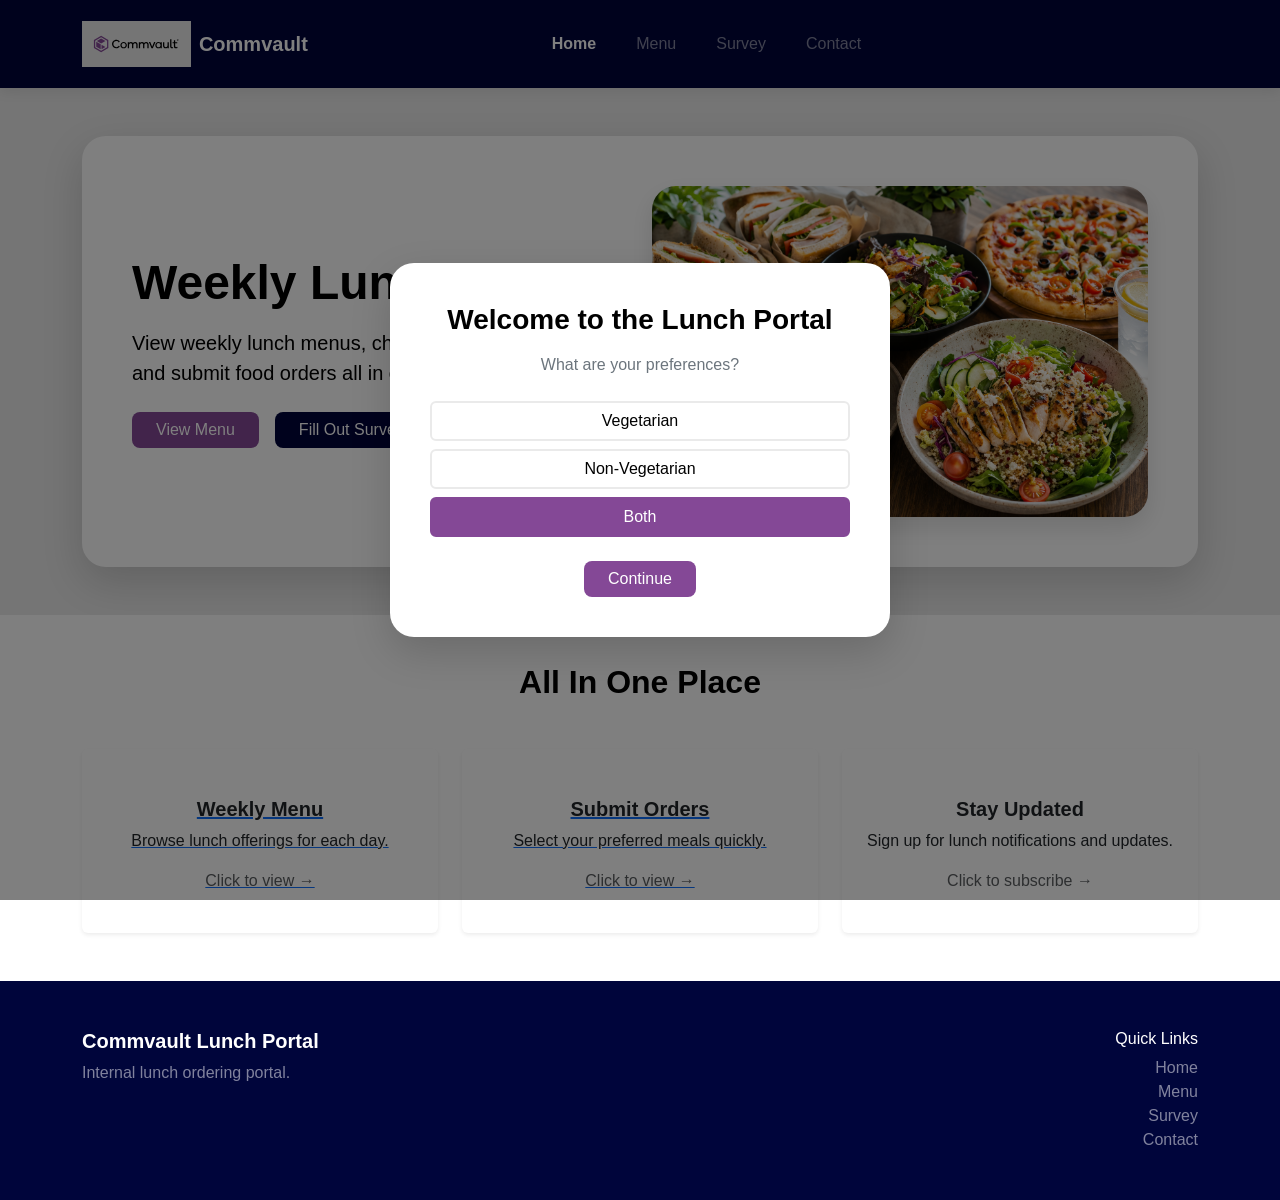
==== index.html @ 239d54e0 "add the image for the index home page" ====
<!DOCTYPE html>
<html lang="en">

<head>

    <meta charset="UTF-8">
    <meta name="viewport" content="width=device-width, initial-scale=1.0">

    <title>Commvault Lunch Portal</title>

    <link href="https://cdn.jsdelivr.net/npm/bootstrap@5.3.2/dist/css/bootstrap.min.css"
          rel="stylesheet">

    <link rel="stylesheet" href="styles.css">

</head>

<body>

    <!-- PREFERENCE MODAL -->

    <div class="modal fade"
         id="preferenceModal"
         data-bs-backdrop="static"
         data-bs-keyboard="false"
         tabindex="-1">

        <div class="modal-dialog modal-dialog-centered">

            <div class="modal-content text-center border-0 p-4">

                <div class="modal-body">

                    <h3 class="fw-bold mb-3">
                        Welcome to the Lunch Portal
                    </h3>

                    <p class="text-secondary mb-4">
                        What are your preferences?
                    </p>

                    <div class="d-grid gap-2">

                        <input type="radio"
                               class="btn-check"
                               name="dietPreference"
                               id="prefVeg"
                               value="Vegetarian">

                        <label class="btn btn-outline-custom"
                               for="prefVeg">
                             Vegetarian
                        </label>

                        <input type="radio"
                               class="btn-check"
                               name="dietPreference"
                               id="prefNonVeg"
                               value="Non-Vegetarian">

                        <label class="btn btn-outline-custom"
                               for="prefNonVeg">
                         Non-Vegetarian
                        </label>

                        <input type="radio"
                               class="btn-check"
                               name="dietPreference"
                               id="prefBoth"
                               value="Both"
                               checked>

                        <label class="btn btn-outline-custom"
                               for="prefBoth">
                            Both
                        </label>

                    </div>

                    <button id="submitPreferenceBtn"
                            class="btn btn-primary-action mt-4 px-4">
                        Continue
                    </button>

                </div>

            </div>

        </div>

    </div>

    <!-- NAVBAR -->

    <nav class="navbar navbar-expand-lg custom-navbar py-3">

        <div class="container">

            <a class="navbar-brand text-white fw-bold d-flex align-items-center"
               href="index.html">

                <img src="images/images/commvault-logo.svg"
                     alt="Commvault Logo"
                     class="navbar-logo me-2">

                Commvault

            </a>

            <div class="navbar-nav mx-auto d-flex flex-row gap-4">

                <a class="nav-link active-link"
                   href="index.html">
                    Home
                </a>

                <a class="nav-link text-white-50"
                   href="menu.html">
                    Menu
                </a>

                <a class="nav-link text-white-50"
                   href="survey.html">
                    Survey
                </a>

                <a class="nav-link text-white-50"
                   href="contact.html">
                    Contact
                </a>

            </div>

        </div>

    </nav>

    <!-- HERO -->

    <section class="hero-section py-5">

        <div class="container">

            <div class="hero-card">

                <div class="row align-items-center">

                    <div class="col-lg-6">

                        <h1 class="display-5 fw-bold mb-3">
                            Weekly Lunch Portal
                        </h1>

                        <p class="lead mb-4">
                            View weekly lunch menus, choose meal preferences,
                            and submit food orders all in one place.
                        </p>

                        <div class="d-flex gap-3 flex-wrap">

                            <a href="menu.html"
                               class="btn btn-primary-action px-4">
                                View Menu
                            </a>

                            <a href="survey.html"
                               class="btn btn-dark-action px-4">
                                Fill Out Survey
                            </a>

                        </div>

                    </div>

                    <div class="col-lg-6 text-center">

                        <img src="Imageforhero.png"
                             alt="Lunch Options"
                             class="hero-image">

                    </div>

                </div>

            </div>

        </div>

    </section>

    <!-- FEATURES -->

    <section class="py-5">

        <div class="container">

            <h2 class="text-center fw-bold mb-5">
                All In One Place
            </h2>

            <div class="row g-4">

                <!-- MENU -->

                <div class="col-md-4">

                    <a href="menu.html"
                       class="feature-link">

                        <div class="card h-100 border-0 shadow-sm p-4 text-center">

                            <h2></h2>

                            <h5 class="fw-bold mt-3">
                                Weekly Menu
                            </h5>

                            <p>
                                Browse lunch offerings for each day.
                            </p>

                            <p class="text-muted">
                                Click to view →
                            </p>

                        </div>

                    </a>

                </div>

                <!-- SURVEY -->

                <div class="col-md-4">

                    <a href="survey.html"
                       class="feature-link">

                        <div class="card h-100 border-0 shadow-sm p-4 text-center">

                            <h2></h2>

                            <h5 class="fw-bold mt-3">
                                Submit Orders
                            </h5>

                            <p>
                                Select your preferred meals quickly.
                            </p>

                            <p class="text-muted">
                                Click to view →
                            </p>

                        </div>

                    </a>

                </div>

                <!-- STAY UPDATED -->

                <div class="col-md-4">

                    <div class="card h-100 border-0 shadow-sm p-4 text-center feature-card"
                         data-bs-toggle="modal"
                         data-bs-target="#updatesModal">

                        <h2></h2>

                        <h5 class="fw-bold mt-3">
                            Stay Updated
                        </h5>

                        <p>
                            Sign up for lunch notifications and updates.
                        </p>

                        <p class="text-muted">
                            Click to subscribe →
                        </p>

                    </div>

                </div>

            </div>

        </div>

    </section>

    <!-- UPDATES MODAL -->

    <div class="modal fade"
         id="updatesModal"
         tabindex="-1">

        <div class="modal-dialog modal-dialog-centered">

            <div class="modal-content p-4">

                <div class="modal-body">

                    <h3 class="fw-bold mb-3">
                        Lunch Notifications
                    </h3>

                    <p class="text-secondary mb-4">
                        Receive updates when orders are placed,
                        food arrives, menu changes occur, or announcements are made.
                    </p>

                    <form id="updatesForm">

                        <div class="mb-3">

                            <label class="form-label fw-bold">
                                Full Name
                            </label>

                            <input type="text"
                                   class="form-control"
                                   id="subscriberName"
                                   required>

                        </div>

                        <div class="mb-3">

                            <label class="form-label fw-bold">
                                Phone Number
                            </label>

                            <input type="tel"
                                   class="form-control"
                                   id="subscriberPhone"
                                   required>

                        </div>

                        <button type="submit"
                                class="btn btn-primary-action w-100">
                            Subscribe
                        </button>

                    </form>

                </div>

            </div>

        </div>

    </div>

    <!-- SUCCESS MODAL -->

    <div class="modal fade"
         id="subscribeSuccessModal"
         tabindex="-1">

        <div class="modal-dialog modal-dialog-centered">

            <div class="modal-content text-center p-4">

                <div class="modal-body">

                    <h3 class="fw-bold text-success mb-3">
                         Subscription Successful
                    </h3>

                    <p>
                        You will now receive lunch notifications,
                        menu updates, and food arrival alerts.
                    </p>

                    <button class="btn btn-primary-action"
                            data-bs-dismiss="modal">
                        Close
                    </button>

                </div>

            </div>

        </div>

    </div>

    <!-- FOOTER -->

    <footer class="custom-footer py-5 text-white">

        <div class="container">

            <div class="row">

                <div class="col-md-6">

                    <h5 class="fw-bold">
                        Commvault Lunch Portal
                    </h5>

                    <p class="text-white-50">
                        Internal lunch ordering portal.
                    </p>

                </div>

                <div class="col-md-6 text-md-end">

                    <h6>Quick Links</h6>

                    <a href="index.html" class="text-white-50 text-decoration-none d-block">Home</a>
                    <a href="menu.html" class="text-white-50 text-decoration-none d-block">Menu</a>
                    <a href="survey.html" class="text-white-50 text-decoration-none d-block">Survey</a>
                    <a href="contact.html" class="text-white-50 text-decoration-none d-block">Contact</a>

                </div>

            </div>

        </div>

    </footer>

    <script src="https://cdn.jsdelivr.net/npm/bootstrap@5.3.2/dist/js/bootstrap.bundle.min.js"></script>

    <script src="script.js"></script>

</body>

</html>
---- styles.css ----
/* ==========================================================
   COMMVAULT LUNCH PORTAL DESIGN SYSTEM
========================================================== */

:root {

    /* Brand Colors */

    --midnight: #00053B;
    --crocus: #844896;
    --hover-state: #4F2B5A;

    /* Neutrals */

    --white: #FFFFFF;
    --fog: #EAEAEA;
    --black: #000000;
    --dark-gray: #333333;
    --light-gray: #777777;

    /* Accent Colors */

    --rose: #EA2C63;
    --grass: #40B42E;
    --water: #36BBF4;
    --sun: #EEC901;

    /* Shadows */

    --shadow-sm: 0 4px 12px rgba(0,0,0,.08);
    --shadow-md: 0 10px 25px rgba(0,0,0,.12);
    --shadow-lg: 0 15px 40px rgba(0,0,0,.16);

    /* Radius */

    --radius-sm: 8px;
    --radius-md: 16px;
    --radius-lg: 24px;

    /* Transitions */

    --transition: 0.3s ease;
}

/* ==========================================================
   GLOBAL
========================================================== */

*{
    margin:0;
    padding:0;
    box-sizing:border-box;
}

html{
    scroll-behavior:smooth;
}

body{
    font-family:"Segoe UI",sans-serif;
    background:var(--white);
    color:var(--black);
}

/* ==========================================================
   NAVBAR
========================================================== */

.custom-navbar{
    background:var(--midnight);
    box-shadow:var(--shadow-sm);
}

.logo-box{
    width:24px;
    height:24px;
    border-radius:4px;
    display:inline-block;
    background:var(--crocus);
}

.nav-link{
    transition:var(--transition);
}

.nav-link:hover{
    color:var(--white) !important;
}

.active-link{
    color:var(--white) !important;
    font-weight:600;
}

.btn-contact{
    background:var(--rose);
    border:none;
    border-radius:var(--radius-sm);
}

.btn-contact:hover{
    background:#c31f52;
    color:var(--white);
}

/* ==========================================================
   HERO SECTION
========================================================== */

.hero-section{
    background:var(--fog);
    padding:80px 0;
}

.hero-card{
    background:var(--white);
    max-width:1200px;
    border-radius:var(--radius-lg);
    box-shadow:var(--shadow-lg);
    padding:50px;
}

.hero-image{
    width:100%;
    max-height:400px;
    object-fit:cover;
    border-radius:var(--radius-lg);
    box-shadow:var(--shadow-md);
}

.btn-dark-action{
    background:var(--midnight);
    color:var(--white);
    border:none;
    border-radius:var(--radius-sm);
    transition:var(--transition);
}

.btn-dark-action:hover{
    background:var(--crocus);
    color:var(--white);
}

.max-w-sm{
    max-width:500px;
}

/* ==========================================================
   MODAL
========================================================== */

.modal-content{
    border-radius:var(--radius-lg);
    box-shadow:var(--shadow-lg);
}

.btn-primary-action{
    background:var(--crocus);
    color:var(--white);
    border:none;
    border-radius:var(--radius-sm);
    transition:var(--transition);
}

.btn-primary-action:hover{
    background:var(--hover-state);
    color:var(--white);
}

.btn-outline-custom{
    background:var(--white);
    border:2px solid var(--fog);
    color:var(--black);
}

.btn-check:checked + .btn-outline-custom{
    background:var(--crocus);
    border-color:var(--crocus);
    color:var(--white);
}

/* ==========================================================
   MENU PAGE
========================================================== */

.menu-card-custom{
    background:var(--white);
    color:var(--black);
    border-radius:var(--radius-md);
    box-shadow:var(--shadow-sm);
    transition:var(--transition);
}

.menu-card-custom:hover{
    transform:translateY(-5px);
    box-shadow:var(--shadow-md);
}

.img-mock-box{
    width:70px;
    height:70px;
    border-radius:12px;
    background:var(--fog);
    display:flex;
    align-items:center;
    justify-content:center;
    margin:auto;
}

.img-mock-box img{
    width:100%;
    height:100%;
    object-fit:cover;
    border-radius:12px;
}

.btn-survey-link{
    background:var(--crocus);
    color:var(--white);
    text-decoration:none;
    transition:var(--transition);
}

.btn-survey-link:hover{
    background:var(--hover-state);
    color:var(--white);
}

#menuDateRange{
    color:var(--light-gray);
}

/* ==========================================================
   SURVEY PAGE
========================================================== */

.survey-section{
    background:var(--fog);
}

.survey-card-wrapper{
    border-radius:var(--radius-lg);
    box-shadow:var(--shadow-lg);
}

.survey-item label{
    line-height:1.5;
}

.form-check-input:checked{
    background-color:var(--crocus);
    border-color:var(--crocus);
}

.btn-submit-survey{
    background:var(--grass);
    border:none;
    border-radius:var(--radius-sm);
    transition:var(--transition);
}

.btn-submit-survey:hover{
    background:#2f8e21;
}

/* ==========================================================
   SUCCESS MODAL
========================================================== */

#successModal .modal-content{
    background:var(--fog);
}

#successModal .btn-link{
    transition:var(--transition);
}

#successModal .btn-link:hover{
    background:var(--white);
}

/* ==========================================================
   FOOTER
========================================================== */

.custom-footer{
    background:var(--midnight);
}

.custom-footer a{
    transition:var(--transition);
}

.custom-footer a:hover{
    color:var(--white) !important;
}

.custom-footer .logo-box{
    background:var(--white);
}

/* ==========================================================
   UTILITIES
========================================================== */

.tracking-tight{
    letter-spacing:-0.5px;
}

.tracking-wide{
    letter-spacing:1px;
}

.italic{
    font-style:italic;
}

/* ==========================================================
   RESPONSIVE
========================================================== */

@media (max-width: 992px){

    .hero-card{
        padding:30px;
        text-align:center;
    }

    .hero-image{
        margin-top:25px;
    }

}

@media (max-width: 768px){

    .navbar-nav{
        flex-direction:column !important;
        gap:10px !important;
        margin-top:15px;
    }

    .hero-card{
        padding:25px;
    }

    .survey-card-wrapper{
        padding:25px !important;
    }

}
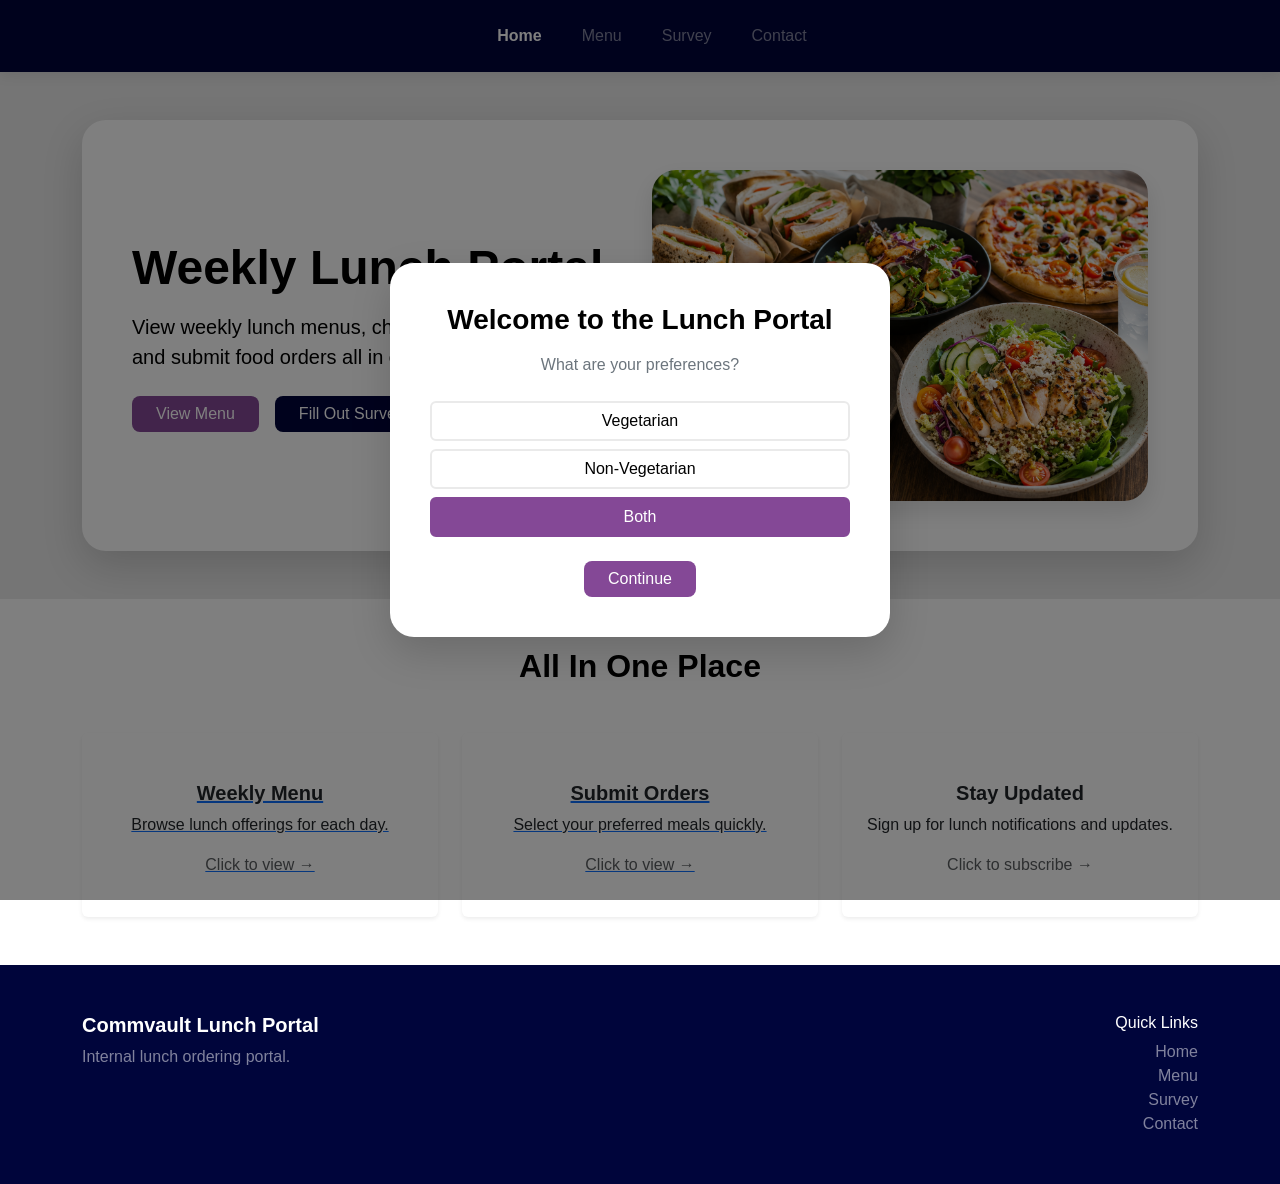
==== commit be6c9405: "fixed logo on all pages!" ====
--- a/index.html
+++ b/index.html
@@ -103,7 +103,7 @@
                      alt="Commvault Logo"
                      class="navbar-logo me-2">
 
-                Commvault
+               
 
             </a>
 
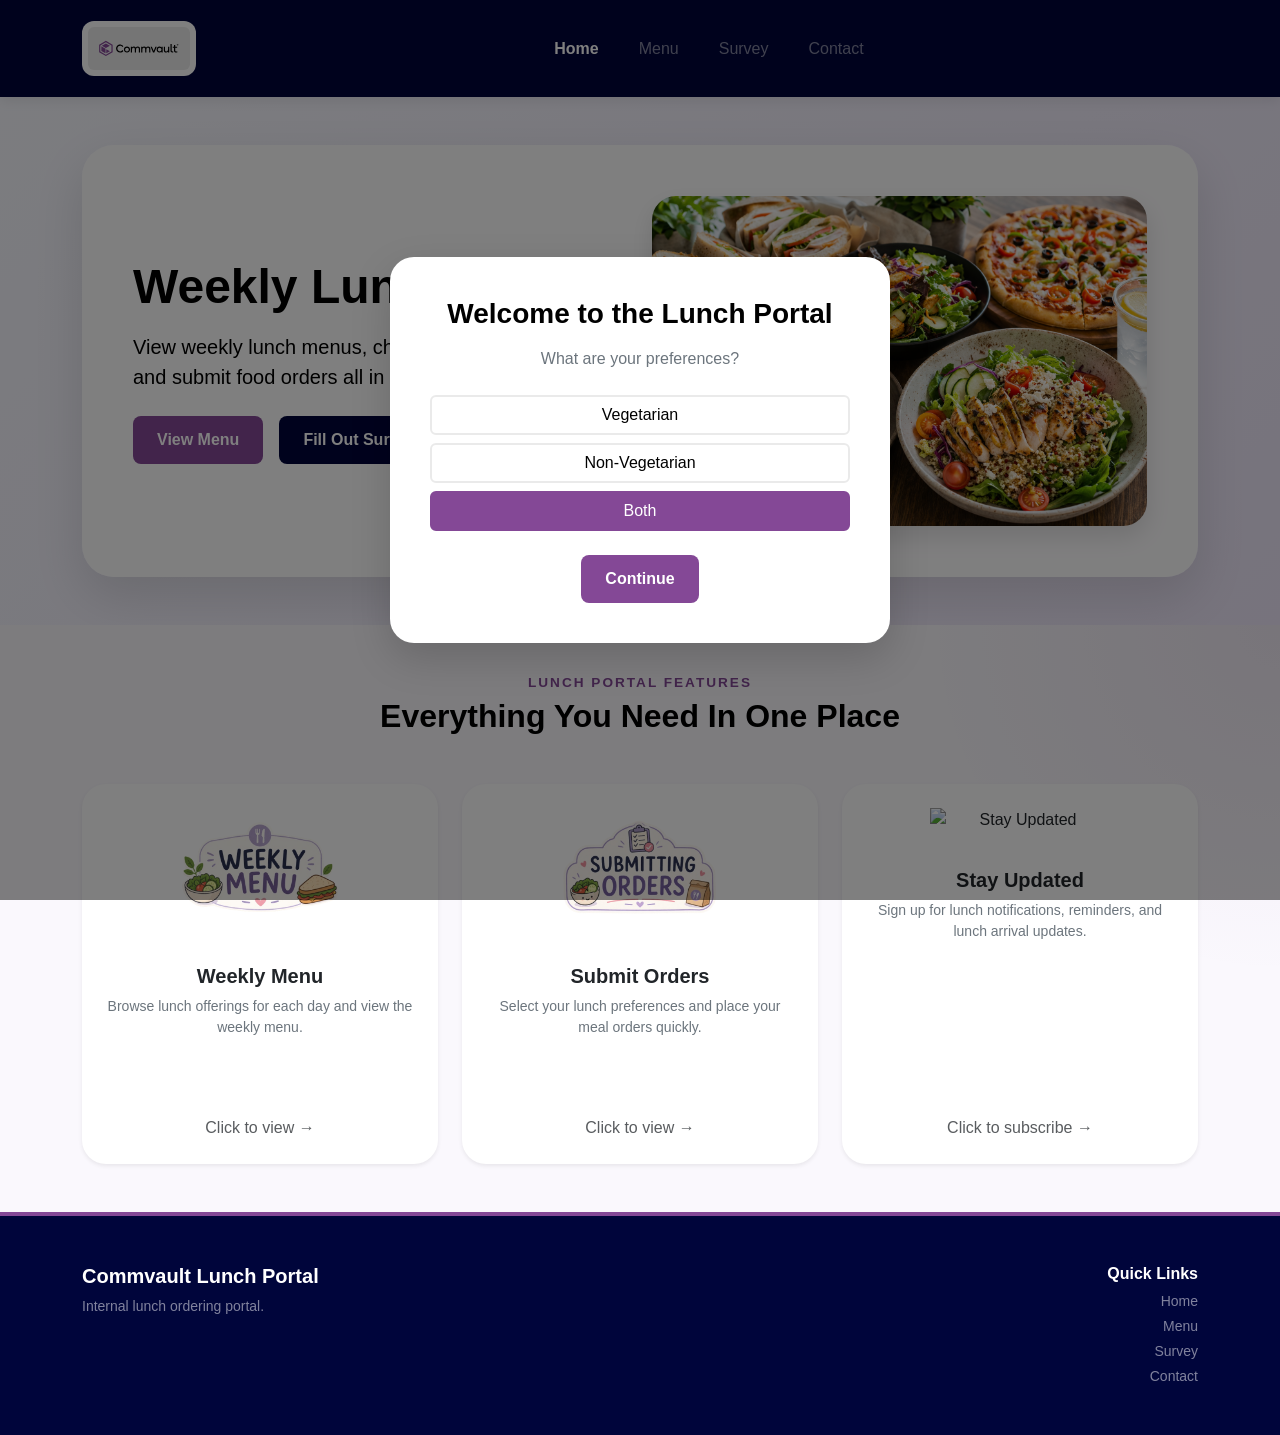
==== commit 9287e351: "made major updates got the home page and menu page to work" ====
--- a/index.html
+++ b/index.html
@@ -2,433 +2,236 @@
 <html lang="en">
 
 <head>
-
     <meta charset="UTF-8">
     <meta name="viewport" content="width=device-width, initial-scale=1.0">
-
     <title>Commvault Lunch Portal</title>
-
-    <link href="https://cdn.jsdelivr.net/npm/bootstrap@5.3.2/dist/css/bootstrap.min.css"
-          rel="stylesheet">
-
+    <link href="https://cdn.jsdelivr.net/npm/bootstrap@5.3.2/dist/css/bootstrap.min.css" rel="stylesheet">
     <link rel="stylesheet" href="styles.css">
-
 </head>
 
 <body>
 
-    <!-- PREFERENCE MODAL -->
-
-    <div class="modal fade"
-         id="preferenceModal"
-         data-bs-backdrop="static"
-         data-bs-keyboard="false"
-         tabindex="-1">
-
+    <div class="modal fade" id="preferenceModal" data-bs-backdrop="static" data-bs-keyboard="false" tabindex="-1">
         <div class="modal-dialog modal-dialog-centered">
-
             <div class="modal-content text-center border-0 p-4">
-
                 <div class="modal-body">
-
-                    <h3 class="fw-bold mb-3">
-                        Welcome to the Lunch Portal
-                    </h3>
-
+                    <h3 class="fw-bold mb-3">Welcome to the Lunch Portal</h3>
+                    <p class="text-secondary mb-4">What are your preferences?</p>
+                    <div class="d-grid gap-2">
+                        <input type="radio" class="btn-check" name="dietPreference" id="prefVeg" value="Vegetarian">
+                        <label class="btn btn-outline-custom" for="prefVeg">Vegetarian</label>
+
+                        <input type="radio" class="btn-check" name="dietPreference" id="prefNonVeg" value="Non-Vegetarian">
+                        <label class="btn btn-outline-custom" for="prefNonVeg">Non-Vegetarian</label>
+
+                        <input type="radio" class="btn-check" name="dietPreference" id="prefBoth" value="Both" checked>
+                        <label class="btn btn-outline-custom" for="prefBoth">Both</label>
+                    </div>
+                    <button id="submitPreferenceBtn" class="btn btn-primary-action mt-4 px-4">Continue</button>
+                </div>
+            </div>
+        </div>
+    </div>
+
+    <nav class="navbar navbar-expand-lg custom-navbar py-3">
+        <div class="container">
+            <a class="navbar-brand text-white fw-bold d-flex align-items-center" href="index.html">
+                <img src="commvault-logo.svg" alt="Commvault Logo" class="navbar-logo me-2">
+            </a>
+            <div class="navbar-nav mx-auto d-flex flex-row gap-4">
+                <a class="nav-link active-link" href="index.html">Home</a>
+                <a class="nav-link text-white-50" href="menu.html">Menu</a>
+                <a class="nav-link text-white-50" href="survey.html">Survey</a>
+                <a class="nav-link text-white-50" href="contact.html">Contact</a>
+            </div>
+        </div>
+    </nav>
+
+    <section class="hero-section py-5">
+        <div class="container">
+            <div class="hero-card">
+                <div class="row align-items-center">
+                    <div class="col-lg-6">
+                        <h1 class="display-5 fw-bold mb-3">Weekly Lunch Portal</h1>
+                        <p class="lead mb-4">
+                            View weekly lunch menus, choose meal preferences, and submit food orders all in one place.
+                        </p>
+                        <div class="d-flex gap-3 flex-wrap">
+                            <a href="menu.html" class="btn btn-primary-action px-4">View Menu</a>
+                            <a href="survey.html" class="btn btn-dark-action px-4">Fill Out Survey</a>
+                        </div>
+                    </div>
+                    <div class="col-lg-6 text-center">
+                        <img src="Imageforhero.png" alt="Lunch Options" class="hero-image img-fluid">
+                    </div>
+                </div>
+            </div>
+        </div>
+    </section>
+
+    <section class="features-section py-5">
+        <div class="container">
+            <div class="text-center mb-5">
+                <p class="section-tag mb-1">LUNCH PORTAL FEATURES</p>
+                <h2 class="fw-bold">Everything You Need In One Place</h2>
+            </div>
+
+            <div class="row g-4 justify-content-center">
+                <div class="col-lg-4 col-md-6">
+                    <a href="menu.html" class="feature-link text-decoration-none text-dark">
+                        <div class="card h-100 border-0 shadow-sm p-4 text-center feature-menu">
+                            <img src="images/images/WeeklyMenu.png" alt="Weekly Menu" class="feature-image mx-auto" style="max-height: 120px; object-fit: contain;">
+                            <h5 class="fw-bold mt-3">Weekly Menu</h5>
+                            <p class="text-secondary small">Browse lunch offerings for each day and view the weekly menu.</p>
+                            <p class="text-muted mb-0 mt-auto">Click to view →</p>
+                        </div>
+                    </a>
+                </div>
+
+                <div class="col-lg-4 col-md-6">
+                    <a href="survey.html" class="feature-link text-decoration-none text-dark">
+                        <div class="card h-100 border-0 shadow-sm p-4 text-center feature-survey">
+                            <img src="images/images/sumbitorders.png" alt="Submit Orders" class="feature-image mx-auto" style="max-height: 120px; object-fit: contain;">
+                            <h5 class="fw-bold mt-3">Submit Orders</h5>
+                            <p class="text-secondary small">Select your lunch preferences and place your meal orders quickly.</p>
+                            <p class="text-muted mb-0 mt-auto">Click to view →</p>
+                        </div>
+                    </a>
+                </div>
+
+                <div class="col-lg-4 col-md-6">
+                    <div class="card h-100 border-0 shadow-sm p-4 text-center feature-card" data-bs-toggle="modal" data-bs-target="#updatesModal" style="cursor: pointer;">
+                        <img src="images/images/StayUpdated.png" alt="Stay Updated" class="feature-image mx-auto" style="max-height: 120px; object-fit: contain;">
+                        <h5 class="fw-bold mt-3">Stay Updated</h5>
+                        <p class="text-secondary small">Sign up for lunch notifications, reminders, and lunch arrival updates.</p>
+                        <p class="text-muted mb-0 mt-auto">Click to subscribe →</p>
+                    </div>
+                </div>
+            </div>
+        </div>
+    </section>
+
+    <div class="modal fade" id="updatesModal" tabindex="-1">
+        <div class="modal-dialog modal-dialog-centered">
+            <div class="modal-content p-4">
+                <div class="modal-body">
+                    <h3 class="fw-bold mb-3">Lunch Notifications</h3>
                     <p class="text-secondary mb-4">
-                        What are your preferences?
+                        Receive updates when orders are placed, food arrives, menu changes occur, or announcements are made.
                     </p>
-
-                    <div class="d-grid gap-2">
-
-                        <input type="radio"
-                               class="btn-check"
-                               name="dietPreference"
-                               id="prefVeg"
-                               value="Vegetarian">
-
-                        <label class="btn btn-outline-custom"
-                               for="prefVeg">
-                             Vegetarian
-                        </label>
-
-                        <input type="radio"
-                               class="btn-check"
-                               name="dietPreference"
-                               id="prefNonVeg"
-                               value="Non-Vegetarian">
-
-                        <label class="btn btn-outline-custom"
-                               for="prefNonVeg">
-                         Non-Vegetarian
-                        </label>
-
-                        <input type="radio"
-                               class="btn-check"
-                               name="dietPreference"
-                               id="prefBoth"
-                               value="Both"
-                               checked>
-
-                        <label class="btn btn-outline-custom"
-                               for="prefBoth">
-                            Both
-                        </label>
-
-                    </div>
-
-                    <button id="submitPreferenceBtn"
-                            class="btn btn-primary-action mt-4 px-4">
-                        Continue
-                    </button>
-
-                </div>
-
-            </div>
-
-        </div>
-
-    </div>
-
-    <!-- NAVBAR -->
-
-    <nav class="navbar navbar-expand-lg custom-navbar py-3">
-
-        <div class="container">
-
-            <a class="navbar-brand text-white fw-bold d-flex align-items-center"
-               href="index.html">
-
-                <img src="images/images/commvault-logo.svg"
-                     alt="Commvault Logo"
-                     class="navbar-logo me-2">
-
-               
-
-            </a>
-
-            <div class="navbar-nav mx-auto d-flex flex-row gap-4">
-
-                <a class="nav-link active-link"
-                   href="index.html">
-                    Home
-                </a>
-
-                <a class="nav-link text-white-50"
-                   href="menu.html">
-                    Menu
-                </a>
-
-                <a class="nav-link text-white-50"
-                   href="survey.html">
-                    Survey
-                </a>
-
-                <a class="nav-link text-white-50"
-                   href="contact.html">
-                    Contact
-                </a>
-
-            </div>
-
-        </div>
-
-    </nav>
-
-    <!-- HERO -->
-
-    <section class="hero-section py-5">
-
-        <div class="container">
-
-            <div class="hero-card">
-
-                <div class="row align-items-center">
-
-                    <div class="col-lg-6">
-
-                        <h1 class="display-5 fw-bold mb-3">
-                            Weekly Lunch Portal
-                        </h1>
-
-                        <p class="lead mb-4">
-                            View weekly lunch menus, choose meal preferences,
-                            and submit food orders all in one place.
-                        </p>
-
-                        <div class="d-flex gap-3 flex-wrap">
-
-                            <a href="menu.html"
-                               class="btn btn-primary-action px-4">
-                                View Menu
-                            </a>
-
-                            <a href="survey.html"
-                               class="btn btn-dark-action px-4">
-                                Fill Out Survey
-                            </a>
-
-                        </div>
-
-                    </div>
-
-                    <div class="col-lg-6 text-center">
-
-                        <img src="Imageforhero.png"
-                             alt="Lunch Options"
-                             class="hero-image">
-
-                    </div>
-
-                </div>
-
-            </div>
-
-        </div>
-
-    </section>
-
-    <!-- FEATURES -->
-
-    <section class="py-5">
-
-        <div class="container">
-
-            <h2 class="text-center fw-bold mb-5">
-                All In One Place
-            </h2>
-
+                    <form id="updatesForm">
+                        <div class="mb-3">
+                            <label for="subscriberName" class="form-label fw-bold">Full Name</label>
+                            <input type="text" class="form-control" id="subscriberName" required>
+                        </div>
+                        <div class="mb-3">
+                            <label for="subscriberPhone" class="form-label fw-bold">Phone Number</label>
+                            <input type="tel" class="form-control" id="subscriberPhone" required>
+                        </div>
+                        <button type="submit" class="btn btn-primary-action w-100">Subscribe</button>
+                    </form>
+                </div>
+            </div>
+        </div>
+    </div>
+
+    <div class="modal fade" id="subscribeSuccessModal" tabindex="-1">
+        <div class="modal-dialog modal-dialog-centered">
+            <div class="modal-content text-center p-4">
+                <div class="modal-body">
+                    <h3 class="fw-bold text-success mb-3">Subscription Successful</h3>
+                    <p class="text-secondary">
+                        You will now receive lunch notifications, menu updates, and food arrival alerts.
+                    </p>
+                    <button class="btn btn-primary-action px-4" data-bs-dismiss="modal">Close</button>
+                </div>
+            </div>
+        </div>
+    </div>
+
+    <footer class="custom-footer py-5 text-white">
+        <div class="container">
             <div class="row g-4">
-
-                <!-- MENU -->
-
-                <div class="col-md-4">
-
-                    <a href="menu.html"
-                       class="feature-link">
-
-                        <div class="card h-100 border-0 shadow-sm p-4 text-center">
-
-                            <h2></h2>
-
-                            <h5 class="fw-bold mt-3">
-                                Weekly Menu
-                            </h5>
-
-                            <p>
-                                Browse lunch offerings for each day.
-                            </p>
-
-                            <p class="text-muted">
-                                Click to view →
-                            </p>
-
-                        </div>
-
-                    </a>
-
-                </div>
-
-                <!-- SURVEY -->
-
-                <div class="col-md-4">
-
-                    <a href="survey.html"
-                       class="feature-link">
-
-                        <div class="card h-100 border-0 shadow-sm p-4 text-center">
-
-                            <h2></h2>
-
-                            <h5 class="fw-bold mt-3">
-                                Submit Orders
-                            </h5>
-
-                            <p>
-                                Select your preferred meals quickly.
-                            </p>
-
-                            <p class="text-muted">
-                                Click to view →
-                            </p>
-
-                        </div>
-
-                    </a>
-
-                </div>
-
-                <!-- STAY UPDATED -->
-
-                <div class="col-md-4">
-
-                    <div class="card h-100 border-0 shadow-sm p-4 text-center feature-card"
-                         data-bs-toggle="modal"
-                         data-bs-target="#updatesModal">
-
-                        <h2></h2>
-
-                        <h5 class="fw-bold mt-3">
-                            Stay Updated
-                        </h5>
-
-                        <p>
-                            Sign up for lunch notifications and updates.
-                        </p>
-
-                        <p class="text-muted">
-                            Click to subscribe →
-                        </p>
-
-                    </div>
-
-                </div>
-
-            </div>
-
-        </div>
-
-    </section>
-
-    <!-- UPDATES MODAL -->
-
-    <div class="modal fade"
-         id="updatesModal"
-         tabindex="-1">
-
-        <div class="modal-dialog modal-dialog-centered">
-
-            <div class="modal-content p-4">
-
-                <div class="modal-body">
-
-                    <h3 class="fw-bold mb-3">
-                        Lunch Notifications
-                    </h3>
-
-                    <p class="text-secondary mb-4">
-                        Receive updates when orders are placed,
-                        food arrives, menu changes occur, or announcements are made.
-                    </p>
-
-                    <form id="updatesForm">
-
-                        <div class="mb-3">
-
-                            <label class="form-label fw-bold">
-                                Full Name
-                            </label>
-
-                            <input type="text"
-                                   class="form-control"
-                                   id="subscriberName"
-                                   required>
-
-                        </div>
-
-                        <div class="mb-3">
-
-                            <label class="form-label fw-bold">
-                                Phone Number
-                            </label>
-
-                            <input type="tel"
-                                   class="form-control"
-                                   id="subscriberPhone"
-                                   required>
-
-                        </div>
-
-                        <button type="submit"
-                                class="btn btn-primary-action w-100">
-                            Subscribe
-                        </button>
-
-                    </form>
-
-                </div>
-
-            </div>
-
-        </div>
-
-    </div>
-
-    <!-- SUCCESS MODAL -->
-
-    <div class="modal fade"
-         id="subscribeSuccessModal"
-         tabindex="-1">
-
-        <div class="modal-dialog modal-dialog-centered">
-
-            <div class="modal-content text-center p-4">
-
-                <div class="modal-body">
-
-                    <h3 class="fw-bold text-success mb-3">
-                         Subscription Successful
-                    </h3>
-
-                    <p>
-                        You will now receive lunch notifications,
-                        menu updates, and food arrival alerts.
-                    </p>
-
-                    <button class="btn btn-primary-action"
-                            data-bs-dismiss="modal">
-                        Close
-                    </button>
-
-                </div>
-
-            </div>
-
-        </div>
-
-    </div>
-
-    <!-- FOOTER -->
-
-    <footer class="custom-footer py-5 text-white">
-
-        <div class="container">
-
-            <div class="row">
-
                 <div class="col-md-6">
-
-                    <h5 class="fw-bold">
-                        Commvault Lunch Portal
-                    </h5>
-
-                    <p class="text-white-50">
-                        Internal lunch ordering portal.
-                    </p>
-
-                </div>
-
+                    <h5 class="fw-bold">Commvault Lunch Portal</h5>
+                    <p class="text-white-50 small mb-0">Internal lunch ordering portal.</p>
+                </div>
                 <div class="col-md-6 text-md-end">
-
-                    <h6>Quick Links</h6>
-
-                    <a href="index.html" class="text-white-50 text-decoration-none d-block">Home</a>
-                    <a href="menu.html" class="text-white-50 text-decoration-none d-block">Menu</a>
-                    <a href="survey.html" class="text-white-50 text-decoration-none d-block">Survey</a>
-                    <a href="contact.html" class="text-white-50 text-decoration-none d-block">Contact</a>
-
-                </div>
-
-            </div>
-
-        </div>
-
+                    <h6 class="fw-bold text-white mb-2">Quick Links</h6>
+                    <a href="index.html" class="text-white-50 text-decoration-none d-block small mb-1">Home</a>
+                    <a href="menu.html" class="text-white-50 text-decoration-none d-block small mb-1">Menu</a>
+                    <a href="survey.html" class="text-white-50 text-decoration-none d-block small mb-1">Survey</a>
+                    <a href="contact.html" class="text-white-50 text-decoration-none d-block small">Contact</a>
+                </div>
+            </div>
+        </div>
     </footer>
 
     <script src="https://cdn.jsdelivr.net/npm/bootstrap@5.3.2/dist/js/bootstrap.bundle.min.js"></script>
-
     <script src="script.js"></script>
 
+    <!-- STAY UPDATED OFFCANVAS -->
+
+<div class="offcanvas offcanvas-end"
+     tabindex="-1"
+     id="stayUpdatedCanvas">
+
+    <div class="offcanvas-header">
+
+        <h5 class="offcanvas-title fw-bold">
+            Lunch Notifications 📲
+        </h5>
+
+        <button type="button"
+                class="btn-close"
+                data-bs-dismiss="offcanvas">
+        </button>
+
+    </div>
+
+    <div class="offcanvas-body text-center">
+
+        <img src="images/images/stayupdated.png"
+             alt="Stay Updated"
+             class="img-fluid mb-4">
+
+        <p class="text-secondary">
+
+            Stay informed about:
+
+        </p>
+
+        <ul class="list-unstyled mb-4">
+
+            <li> Weekly Menu Updates</li>
+
+            <li> Order Deadlines</li>
+
+            <li> Lunch Arrival Notifications</li>
+
+            <li> Special Lunch Events</li>
+
+        </ul>
+
+        <a href="#"
+           data-bs-toggle="modal"
+           data-bs-target="#updatesModal"
+           class="btn btn-primary-action w-100 mb-2">
+
+            Subscribe Now
+
+        </a>
+
+        <button class="btn btn-outline-secondary w-100"
+                data-bs-dismiss="offcanvas">
+
+            Maybe Later
+
+        </button>
+
+    </div>
+
+</div>
 </body>
 
 </html>
--- a/styles.css
+++ b/styles.css
@@ -101,6 +101,15 @@
 .btn-contact:hover{
     background:#c31f52;
     color:var(--white);
+}
+.navbar-logo{
+    height:55px;
+    width:auto;
+    display:block;
+
+    background:var(--white);
+    padding:6px;
+    border-radius:12px;
 }
 
 /* ==========================================================
@@ -348,4 +357,337 @@
         padding:25px !important;
     }
 
-}+}
+
+/* ==========================================================
+   HERO IMPROVEMENTS
+========================================================== */
+
+.hero-section{
+
+    background:
+        linear-gradient(
+            135deg,
+            #f8f9ff,
+            #eee7fa
+        );
+
+    padding:90px 0;
+}
+
+.hero-card{
+
+    background:rgba(255,255,255,.95);
+
+    border-radius:32px;
+
+    border:1px solid rgba(255,255,255,.6);
+
+    box-shadow:
+        0 20px 50px rgba(0,0,0,.12);
+}
+
+/* ==========================================================
+   FEATURES SECTION
+========================================================== */
+
+.features-section{
+
+    padding:90px 0;
+
+    background:
+        radial-gradient(
+            circle at top right,
+            rgba(132,72,150,.08),
+            transparent 350px
+        ),
+        #faf8fd;
+}
+
+.section-tag{
+
+    color:var(--crocus);
+
+    font-weight:700;
+
+    letter-spacing:2px;
+
+    font-size:.85rem;
+
+    margin-bottom:10px;
+}
+
+.feature-link{
+
+    text-decoration:none;
+    color:inherit;
+}
+
+.feature-image{
+
+    width:180px;
+
+    max-width:100%;
+
+    height:auto;
+
+    display:block;
+
+    margin:0 auto 20px;
+
+    transition:var(--transition);
+}
+
+.feature-menu,
+.feature-survey,
+.feature-card{
+
+    min-height:380px;
+
+    border-radius:24px !important;
+
+    overflow:hidden;
+
+    transition:all .3s ease;
+
+    cursor:pointer;
+}
+
+.feature-menu{
+
+    border-top:8px solid var(--water);
+}
+
+.feature-survey{
+
+    border-top:8px solid var(--grass);
+}
+
+.feature-card{
+
+    border-top:8px solid var(--sun);
+}
+
+.feature-menu:hover,
+.feature-survey:hover,
+.feature-card:hover{
+
+    transform:translateY(-10px);
+
+    box-shadow:
+        0 20px 45px rgba(0,0,0,.15);
+}
+
+.feature-menu:hover .feature-image,
+.feature-survey:hover .feature-image,
+.feature-card:hover .feature-image{
+
+    transform:scale(1.05);
+}
+
+/* ==========================================================
+   BUTTONS
+========================================================== */
+
+.btn-primary-action,
+.btn-dark-action{
+
+    padding:12px 28px;
+
+    font-weight:600;
+}
+
+/* ==========================================================
+   FOOTER IMPROVEMENTS
+========================================================== */
+
+.custom-footer{
+
+    background:var(--midnight);
+
+    border-top:4px solid var(--crocus);
+}
+/* ==========================================================
+   MENU PAGE ENHANCEMENTS
+========================================================== */
+
+.menu-hero{
+
+    background:
+        linear-gradient(
+            rgba(0,5,59,.75),
+            rgba(0,5,59,.75)
+        ),
+        url("menu-hero.jpg");
+
+    background-size:cover;
+    background-position:center;
+
+    padding:140px 0;
+}
+
+.hero-overlay{
+
+    color:white;
+
+    text-shadow:
+        0 2px 10px rgba(0,0,0,.5);
+}
+
+.hero-pill{
+
+    background:rgba(255,255,255,.18);
+
+    border:1px solid rgba(255,255,255,.25);
+
+    padding:12px 24px;
+
+    border-radius:999px;
+
+    backdrop-filter:blur(12px);
+
+    box-shadow:
+        0 10px 25px rgba(0,0,0,.2);
+
+    font-weight:600;
+}
+
+.food-ticker{
+
+    overflow:hidden;
+
+    background:white;
+
+    padding:18px 0;
+
+    border-top:1px solid #eee;
+
+    border-bottom:1px solid #eee;
+}
+
+.ticker-track{
+
+    display:flex;
+
+    gap:50px;
+
+    white-space:nowrap;
+
+    animation:foodScroll 25s linear infinite;
+}
+
+.ticker-track span{
+
+    color:var(--crocus);
+
+    font-weight:600;
+}
+
+@keyframes foodScroll {
+
+    from{
+        transform:translateX(0);
+    }
+
+    to{
+        transform:translateX(-50%);
+    }
+}
+
+.menu-icon{
+
+    font-size:2rem;
+
+    margin-bottom:10px;
+}
+
+.menu-card-custom{
+
+    border-radius:22px !important;
+
+    transition:.3s ease;
+}
+
+.menu-card-custom:hover{
+
+    transform:translateY(-8px);
+
+    box-shadow:0 20px 40px rgba(0,0,0,.15);
+}
+
+.day-monday{
+    border-top:6px solid #EA2C63 !important;
+}
+
+.day-tuesday{
+    border-top:6px solid #36BBF4 !important;
+}
+
+.day-wednesday{
+    border-top:6px solid #40B42E !important;
+}
+
+.day-thursday{
+    border-top:6px solid #EEC901 !important;
+}
+
+.day-friday{
+    border-top:6px solid #844896 !important;
+}
+
+.special-food-card{
+
+    background:#fafafa;
+
+    border:1px solid #ececec;
+
+    border-radius:16px;
+
+    padding:20px;
+
+    text-align:center;
+
+    height:100%;
+}
+
+.special-food-card h5{
+
+    color:#844896;
+
+    font-weight:700;
+}
+
+.menu-hero{
+
+    background:
+        linear-gradient(
+            rgba(0,5,59,.45),
+            rgba(0,5,59,.45)
+        ),
+        url("images/images/MenuI.png");
+
+    background-size:cover;
+
+    background-position:center;
+
+    background-repeat:no-repeat;
+
+    padding:180px 0;
+}
+
+.week-highlight{
+
+    background:white;
+
+    padding:14px 24px;
+
+    border-radius:999px;
+
+    font-weight:600;
+
+    color:var(--crocus);
+
+    box-shadow:
+        0 10px 25px rgba(0,0,0,.08);
+}
+
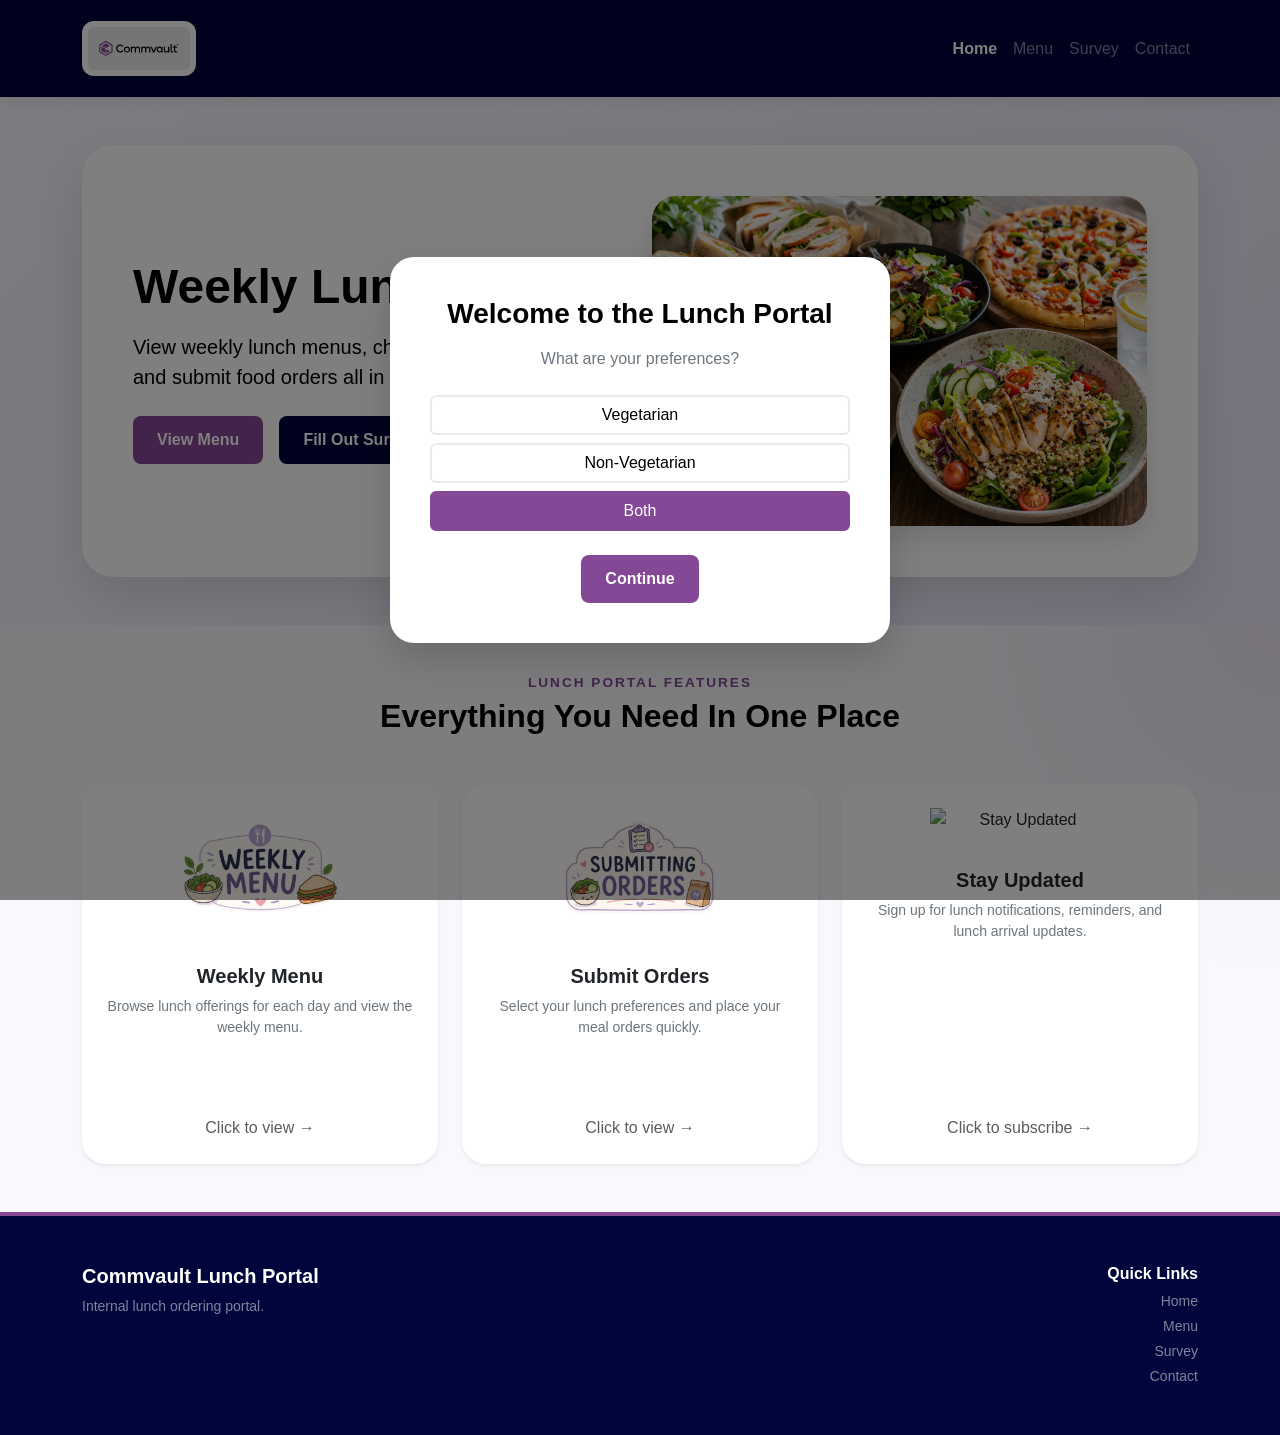
==== commit eabf426d: "added newchanges and tried to inccoprorate the mobile friendly version as well!" ====
--- a/index.html
+++ b/index.html
@@ -33,20 +33,59 @@
         </div>
     </div>
 
-    <nav class="navbar navbar-expand-lg custom-navbar py-3">
-        <div class="container">
-            <a class="navbar-brand text-white fw-bold d-flex align-items-center" href="index.html">
-                <img src="commvault-logo.svg" alt="Commvault Logo" class="navbar-logo me-2">
-            </a>
-            <div class="navbar-nav mx-auto d-flex flex-row gap-4">
-                <a class="nav-link active-link" href="index.html">Home</a>
-                <a class="nav-link text-white-50" href="menu.html">Menu</a>
-                <a class="nav-link text-white-50" href="survey.html">Survey</a>
-                <a class="nav-link text-white-50" href="contact.html">Contact</a>
-            </div>
-        </div>
-    </nav>
-
+   <nav class="navbar navbar-expand-lg custom-navbar py-3">
+
+    <div class="container">
+
+        <a class="navbar-brand" href="index.html">
+
+            <img src="commvault-logo.svg"
+                 alt="Commvault Logo"
+                 class="navbar-logo">
+
+        </a>
+
+        <button class="navbar-toggler"
+                type="button"
+                data-bs-toggle="collapse"
+                data-bs-target="#navbarNav">
+
+            <span class="navbar-toggler-icon"></span>
+
+        </button>
+
+        <div class="collapse navbar-collapse"
+             id="navbarNav">
+
+            <div class="navbar-nav ms-auto">
+
+                <a class="nav-link active-link text-white-50"
+                   href="index.html">
+                    Home
+                </a>
+
+                <a class="nav-link text-white-50"
+                   href="menu.html">
+                    Menu
+                </a>
+
+                <a class="nav-link text-white-50"
+                   href="survey.html">
+                    Survey
+                </a>
+
+                <a class="nav-link text-white-50"
+                   href="contact.html">
+                    Contact
+                </a>
+
+            </div>
+
+        </div>
+
+    </div>
+
+</nav>
     <section class="hero-section py-5">
         <div class="container">
             <div class="hero-card">
--- a/styles.css
+++ b/styles.css
@@ -244,12 +244,40 @@
 ========================================================== */
 
 .survey-section{
-    background:var(--fog);
-}
-
+
+    background:
+        radial-gradient(
+            circle at top right,
+            rgba(132,72,150,.20),
+            transparent 450px
+        ),
+
+        radial-gradient(
+            circle at bottom left,
+            rgba(54,187,244,.18),
+            transparent 450px
+        ),
+
+        linear-gradient(
+            180deg,
+            #fafbff,
+            #f2f3f8
+        );
+
+    min-height:100vh;
+}
 .survey-card-wrapper{
-    border-radius:var(--radius-lg);
-    box-shadow:var(--shadow-lg);
+
+    background:rgba(255,255,255,.92) !important;
+
+    border-radius:32px;
+
+    border:1px solid rgba(255,255,255,.7);
+
+    box-shadow:
+        0 25px 60px rgba(0,0,0,.12);
+
+    backdrop-filter:blur(10px);
 }
 
 .survey-item label{
@@ -691,3 +719,45 @@
         0 10px 25px rgba(0,0,0,.08);
 }
 
+.survey-hero{
+
+    background:
+        linear-gradient(
+            rgba(0,5,59,.35),
+            rgba(0,5,59,.35)
+        ),
+        url("images/images/Surveyimg.png");
+
+    background-size: cover;
+    background-position: center;
+    background-repeat: no-repeat;
+
+      padding: 200px;
+      height:300px;
+}
+/* Responsive container to embed your live survey link directly */
+      .embed-container {
+
+    position: relative;
+
+    width: 100%;
+
+    height: 900px;
+
+    border-radius: 24px;
+
+    overflow: hidden;
+
+    border: 1px solid rgba(255,255,255,.6);
+
+    box-shadow:
+        0 20px 50px rgba(0,0,0,.12);
+}
+        .embed-container iframe {
+            position: absolute;
+            top: 0;
+            left: 0;
+            width: 100%;
+            height: 100%;
+            border: 0;
+        }
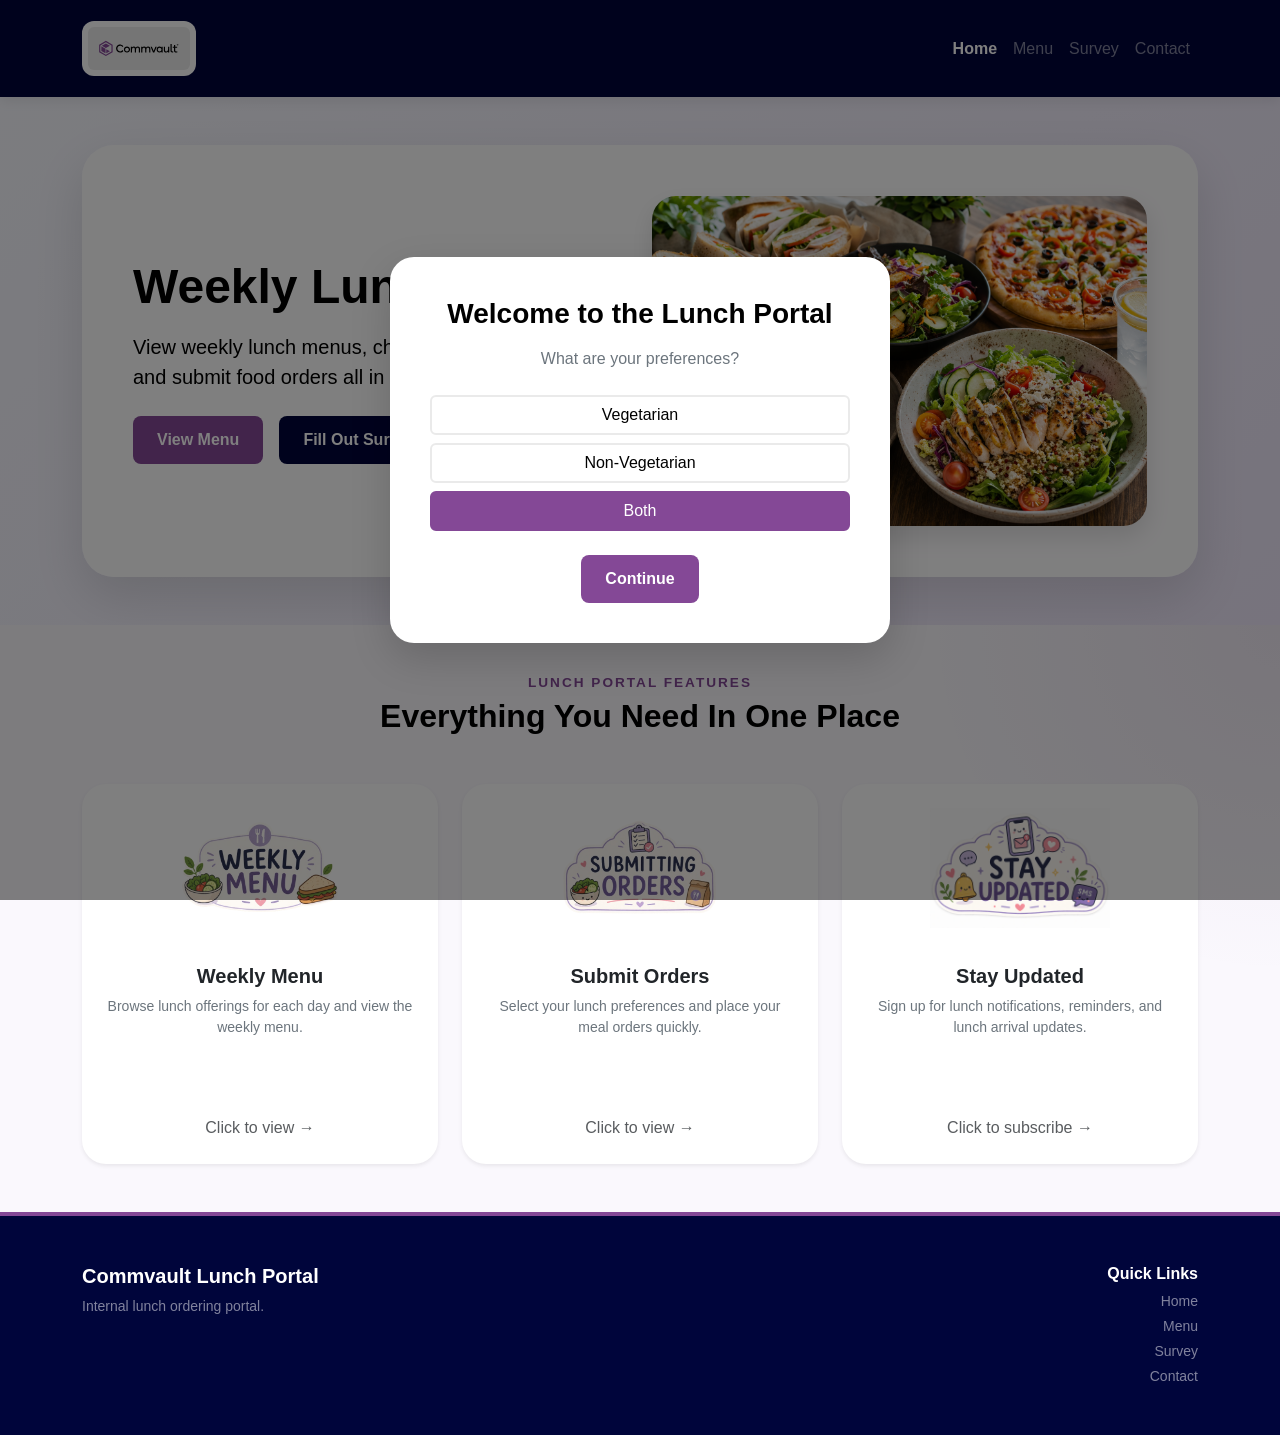
==== commit 4f1db319: "updated an image" ====
--- a/index.html
+++ b/index.html
@@ -140,7 +140,7 @@
 
                 <div class="col-lg-4 col-md-6">
                     <div class="card h-100 border-0 shadow-sm p-4 text-center feature-card" data-bs-toggle="modal" data-bs-target="#updatesModal" style="cursor: pointer;">
-                        <img src="images/images/StayUpdated.png" alt="Stay Updated" class="feature-image mx-auto" style="max-height: 120px; object-fit: contain;">
+                        <img src="images/images/stayupdated.png" alt="Stay Updated" class="feature-image mx-auto" style="max-height: 120px; object-fit: contain;">
                         <h5 class="fw-bold mt-3">Stay Updated</h5>
                         <p class="text-secondary small">Sign up for lunch notifications, reminders, and lunch arrival updates.</p>
                         <p class="text-muted mb-0 mt-auto">Click to subscribe →</p>
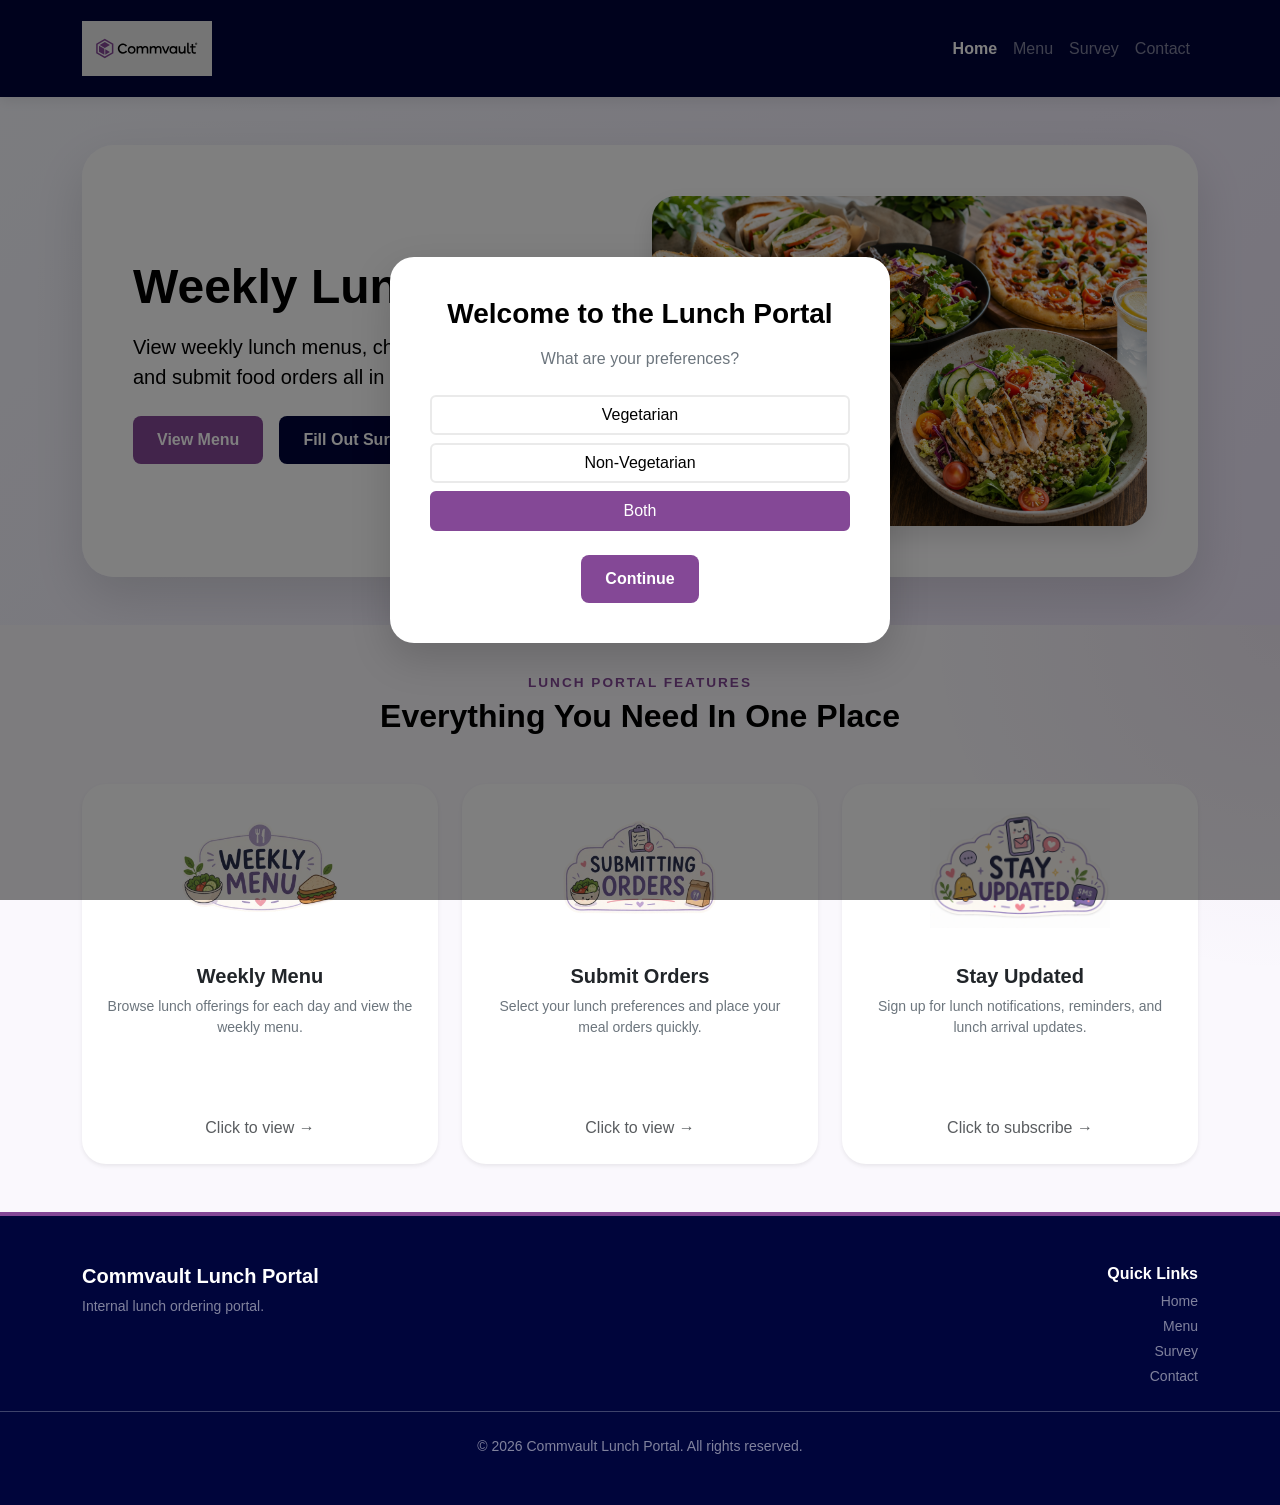
==== commit b619bea7: "fixed images added chages to the footer made the hamburger work on the menu page changed logo as wel" ====
--- a/index.html
+++ b/index.html
@@ -39,7 +39,7 @@
 
         <a class="navbar-brand" href="index.html">
 
-            <img src="commvault-logo.svg"
+            <img src="images/images/commvault-logo.svg"
                  alt="Commvault Logo"
                  class="navbar-logo">
 
@@ -59,7 +59,7 @@
 
             <div class="navbar-nav ms-auto">
 
-                <a class="nav-link active-link text-white-50"
+                <a class="nav-link active-link"
                    href="index.html">
                     Home
                 </a>
@@ -204,10 +204,17 @@
                 </div>
             </div>
         </div>
+<hr class="border-light opacity-25 my-4">
+
+<div class="text-center text-white-50 small">
+
+    © 2026 Commvault Lunch Portal. All rights reserved.
+
+</div>
+
     </footer>
 
-    <script src="https://cdn.jsdelivr.net/npm/bootstrap@5.3.2/dist/js/bootstrap.bundle.min.js"></script>
-    <script src="script.js"></script>
+    
 
     <!-- STAY UPDATED OFFCANVAS -->
 
@@ -218,7 +225,7 @@
     <div class="offcanvas-header">
 
         <h5 class="offcanvas-title fw-bold">
-            Lunch Notifications 📲
+            Lunch Notifications 
         </h5>
 
         <button type="button"
@@ -271,6 +278,8 @@
     </div>
 
 </div>
+<script src="https://cdn.jsdelivr.net/npm/bootstrap@5.3.2/dist/js/bootstrap.bundle.min.js"></script>
+    <script src="script.js"></script>
 </body>
 
 </html>
--- a/styles.css
+++ b/styles.css
@@ -69,6 +69,17 @@
 .custom-navbar{
     background:var(--midnight);
     box-shadow:var(--shadow-sm);
+}
+.navbar-toggler{
+
+    border:1px solid rgba(255,255,255,.25);
+
+    background:white;
+}
+
+.navbar-toggler:focus{
+
+    box-shadow:none;
 }
 
 .logo-box{
@@ -106,10 +117,6 @@
     height:55px;
     width:auto;
     display:block;
-
-    background:var(--white);
-    padding:6px;
-    border-radius:12px;
 }
 
 /* ==========================================================
@@ -732,8 +739,11 @@
     background-position: center;
     background-repeat: no-repeat;
 
-      padding: 200px;
-      height:300px;
+    height: 220px;
+
+    display: flex;
+    align-items: center;
+    justify-content: center;
 }
 /* Responsive container to embed your live survey link directly */
       .embed-container {
@@ -760,4 +770,58 @@
             width: 100%;
             height: 100%;
             border: 0;
-        }+        }
+
+        @media (max-width: 991px){
+
+    .navbar-collapse{
+
+        margin-top:15px;
+
+        text-align:center;
+    }
+
+    .navbar-nav{
+
+        gap:10px;
+    }
+
+    .nav-link{
+
+        padding:10px 0;
+    }
+
+}
+
+.navbar-toggler{
+
+    background:white;
+
+    border:none;
+}
+
+.navbar-toggler:focus{
+
+    box-shadow:none;
+}
+
+@media (max-width:991px){
+
+    .navbar-collapse{
+
+        margin-top:15px;
+
+        text-align:center;
+    }
+
+    .navbar-nav{
+
+        align-items:center;
+    }
+
+    .navbar-logo{
+
+        height:40px;
+    }
+
+}
